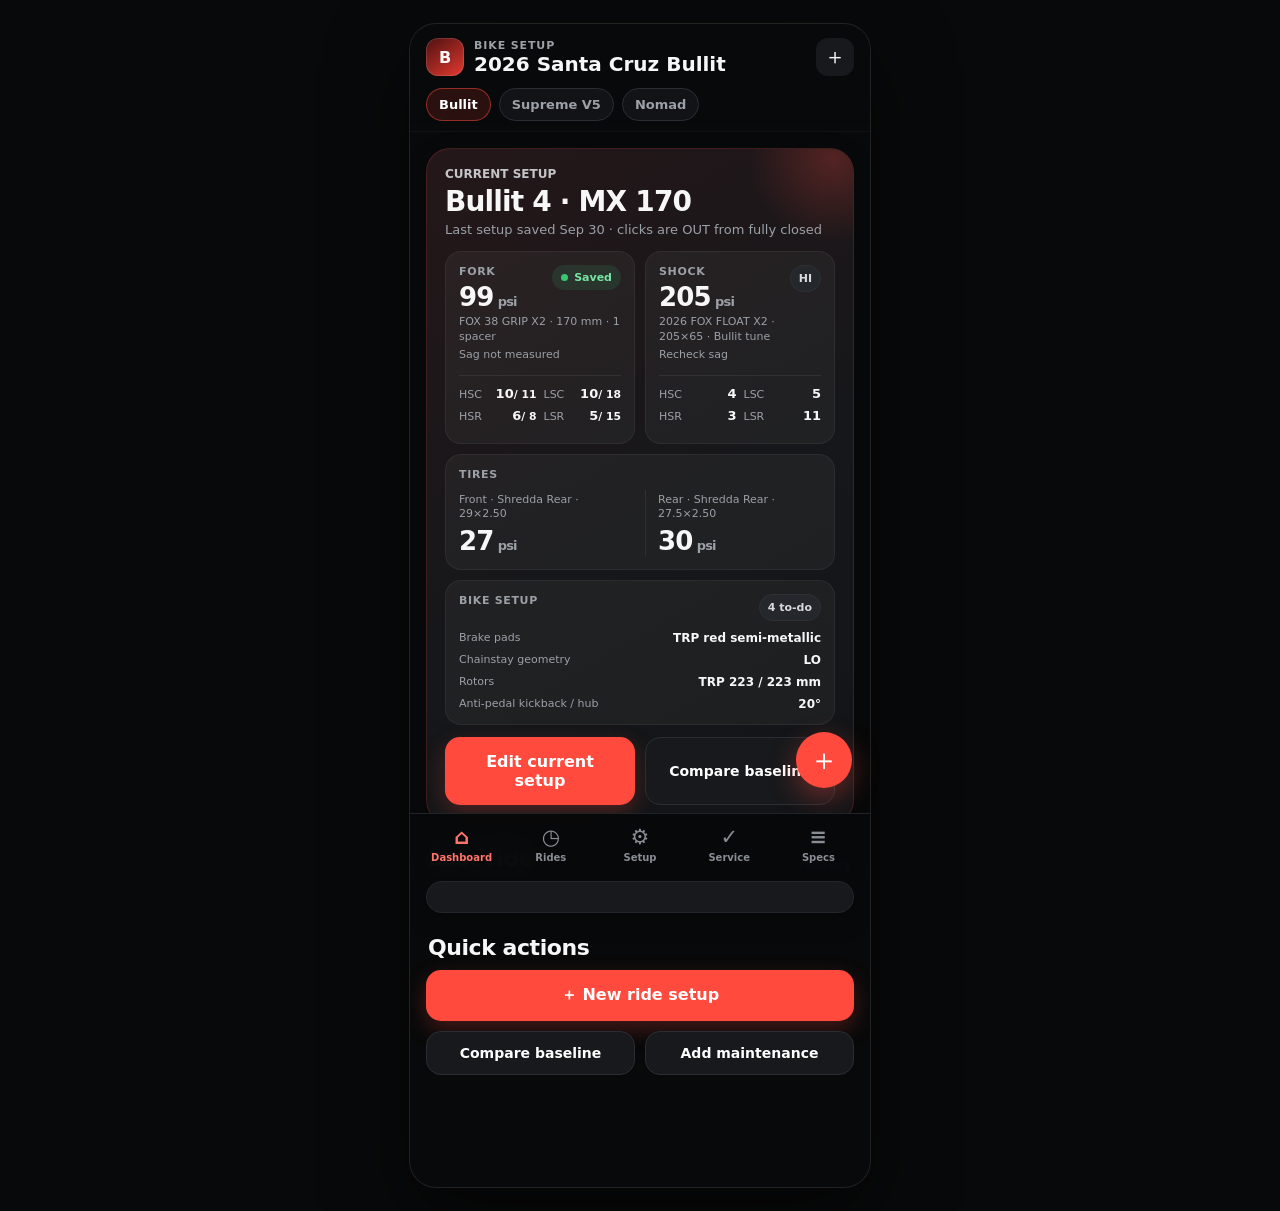
==== index.html @ f95ba873 "v0.4: enable three bike navigation and bike-specific display sections" ====
<!doctype html>
<html lang="en">
<head>
<meta charset="utf-8" />
<meta name="viewport" content="width=device-width,initial-scale=1,viewport-fit=cover,user-scalable=no" />
<title>Bike Workshop — Bullit</title>
<link rel="manifest" href="manifest.webmanifest" />
<meta name="theme-color" content="#08090a" />
<meta name="apple-mobile-web-app-capable" content="yes" />
<meta name="apple-mobile-web-app-status-bar-style" content="black-translucent" />
<meta name="apple-mobile-web-app-title" content="Bike Workshop" />
<link rel="apple-touch-icon" href="icon-180.png" />
<style>
  :root{
    --bg:#08090a;
    --panel:#17191c;
    --panel2:#202328;
    --panel3:#111316;
    --text:#f7f7f8;
    --muted:#9ca0a7;
    --faint:#656a72;
    --accent:#ff4a3d;
    --accent2:#ff756b;
    --good:#39c776;
    --warn:#ffb340;
    --blue:#3aa4ff;
    --line:#2a2e34;
    --shadow:0 8px 24px rgba(0,0,0,.22);
    --radius:18px;
  }
  *{box-sizing:border-box;-webkit-tap-highlight-color:transparent}
  html,body{margin:0;background:var(--bg);color:var(--text);font-family:-apple-system,BlinkMacSystemFont,"SF Pro Display","SF Pro Text",Inter,system-ui,sans-serif}
  body{min-height:100vh;overflow-x:hidden}
  button,input,textarea,select{font:inherit}
  .app{max-width:460px;margin:0 auto;min-height:100vh;background:var(--bg);padding-bottom:96px}
  .safe-top{height:max(12px,env(safe-area-inset-top))}
  header{position:sticky;top:0;z-index:50;background:linear-gradient(180deg,#08090a 78%,rgba(8,9,10,.92));padding:8px 16px 10px;border-bottom:1px solid rgba(255,255,255,.035)}
  .topline{display:flex;align-items:center;justify-content:space-between;gap:12px}
  .brand{display:flex;align-items:center;gap:10px;min-width:0}
  .bike-dot{width:38px;height:38px;border-radius:12px;background:linear-gradient(145deg,#4d1010,#e33a30);box-shadow:inset 0 0 0 1px rgba(255,255,255,.12);display:grid;place-items:center;font-weight:900}
  .titlewrap{min-width:0}
  .eyebrow{font-size:11px;color:var(--muted);font-weight:700;letter-spacing:.08em;text-transform:uppercase}
  .title{font-size:20px;font-weight:800;white-space:nowrap;overflow:hidden;text-overflow:ellipsis}
  .iconbtn{width:38px;height:38px;border:0;border-radius:12px;background:var(--panel);color:var(--text);font-size:22px;display:grid;place-items:center}
  .bike-tabs{display:flex;gap:8px;margin-top:12px;overflow:auto;scrollbar-width:none}
  .bike-tabs::-webkit-scrollbar{display:none}
  .bike-tab{flex:0 0 auto;border:1px solid var(--line);background:#111316;color:var(--muted);padding:8px 12px;border-radius:999px;font-size:13px;font-weight:750}
  .bike-tab.active{background:rgba(255,74,61,.14);border-color:rgba(255,74,61,.5);color:#fff}
  .bike-tab.disabled{opacity:.45}
  main{padding:16px}
  .screen{display:none;animation:fade .16s ease}
  .screen.active{display:block}
  @keyframes fade{from{opacity:.7;transform:translateY(3px)}to{opacity:1;transform:none}}
  .hero{background:linear-gradient(150deg,#241719,#15171a 58%,#121417);border:1px solid rgba(255,74,61,.18);border-radius:24px;padding:18px;box-shadow:var(--shadow);position:relative;overflow:hidden}
  .hero:after{content:"";position:absolute;right:-70px;top:-80px;width:180px;height:180px;border-radius:50%;background:radial-gradient(circle,rgba(255,74,61,.24),rgba(255,74,61,0) 66%)}
  .hero .small{font-size:12px;color:#c4c5c8;font-weight:700}
  .hero h1{font-size:28px;margin:4px 0 4px;letter-spacing:-.03em}
  .hero p{font-size:13px;color:var(--muted);margin:0}
  .quick-row{display:grid;grid-template-columns:1fr 1fr;gap:10px;margin-top:14px}
  .current-grid{display:grid;grid-template-columns:1fr 1fr;gap:10px;margin-top:14px}
  .setup-summary{background:rgba(255,255,255,.045);border:1px solid rgba(255,255,255,.06);border-radius:16px;padding:13px;min-width:0}
  .setup-summary.wide{grid-column:1/-1}
  .setup-summary-head{display:flex;align-items:flex-start;justify-content:space-between;gap:8px}
  .setup-summary .label{font-size:11px;color:var(--muted);font-weight:800;text-transform:uppercase;letter-spacing:.06em}
  .setup-summary .value{font-size:26px;font-weight:900;letter-spacing:-.03em;margin-top:4px}
  .setup-summary .sub{font-size:11px;color:var(--muted);line-height:1.35;margin-top:3px}
  .damping-grid{display:grid;grid-template-columns:1fr 1fr;gap:7px;margin-top:12px;padding-top:10px;border-top:1px solid rgba(255,255,255,.07)}
  .damping-item{display:flex;align-items:baseline;justify-content:space-between;gap:6px;font-size:11px;color:var(--muted)}
  .damping-item strong{color:var(--text);font-size:13px;font-variant-numeric:tabular-nums}
  .split-metrics{display:grid;grid-template-columns:1fr 1fr;gap:10px;margin-top:9px}
  .split-metric{padding-right:8px}
  .split-metric+.split-metric{border-left:1px solid rgba(255,255,255,.07);padding-left:12px;padding-right:0}
  .setup-lines{display:grid;gap:8px;margin-top:10px}
  .setup-line{display:flex;justify-content:space-between;gap:12px;font-size:11px;color:var(--muted)}
  .setup-line strong{color:var(--text);font-size:12px;text-align:right}
  .metric{background:rgba(255,255,255,.045);border:1px solid rgba(255,255,255,.06);border-radius:15px;padding:12px;min-height:78px}
  .metric .label{font-size:11px;color:var(--muted);font-weight:700;text-transform:uppercase;letter-spacing:.06em}
  .metric .value{font-size:23px;font-weight:850;margin-top:5px}
  .metric .sub{font-size:11px;color:var(--muted);margin-top:2px}
  .section-title{display:flex;align-items:end;justify-content:space-between;margin:22px 2px 10px}
  .section-title h2{margin:0;font-size:22px;letter-spacing:-.02em}
  .section-title button{background:none;border:0;color:var(--blue);font-size:13px;font-weight:750;padding:0}
  .grid2{display:grid;grid-template-columns:1fr 1fr;gap:10px}
  .card{background:var(--panel);border:1px solid rgba(255,255,255,.05);border-radius:var(--radius);padding:15px;box-shadow:var(--shadow)}
  .card h3{margin:0;font-size:15px}
  .card .kicker{font-size:11px;color:var(--muted);font-weight:750;text-transform:uppercase;letter-spacing:.06em;margin-bottom:6px}
  .big-number{font-size:33px;font-weight:900;letter-spacing:-.04em;line-height:1}
  .unit{font-size:13px;color:var(--muted);font-weight:700;margin-left:4px}
  .row{display:flex;align-items:center;justify-content:space-between;gap:12px}
  .mini-list{display:grid;gap:9px;margin-top:12px}
  .mini-line{display:flex;justify-content:space-between;font-size:12px;color:var(--muted)}
  .mini-line strong{color:var(--text);font-size:12px}
  .status-pill{display:inline-flex;align-items:center;gap:6px;padding:6px 9px;border-radius:999px;background:rgba(57,199,118,.12);color:#79e5a5;font-weight:750;font-size:11px}
  .status-dot{width:7px;height:7px;background:var(--good);border-radius:50%}
  .primary{width:100%;border:0;border-radius:15px;background:var(--accent);color:white;font-weight:850;padding:15px 16px;font-size:16px;box-shadow:0 8px 22px rgba(255,74,61,.25)}
  .secondary{width:100%;border:1px solid var(--line);border-radius:15px;background:var(--panel);color:white;font-weight:800;padding:13px 16px;font-size:14px}
  .action-grid{display:grid;grid-template-columns:1fr 1fr;gap:10px;margin-top:10px}
  .ride-card{background:var(--panel);border:1px solid rgba(255,255,255,.05);border-radius:16px;padding:14px;margin-bottom:10px}
  .ride-card .date{font-weight:850;font-size:15px}
  .ride-card .meta{color:var(--muted);font-size:12px;margin-top:3px}
  .ride-card .chips{display:flex;gap:6px;flex-wrap:wrap;margin-top:10px}
  .chip{background:#24272c;border:1px solid #2d3137;color:#d7d9dd;font-size:11px;font-weight:700;border-radius:999px;padding:6px 8px}
  .ride-card .note{font-size:13px;color:#d6d7d9;line-height:1.35;margin-top:10px}
  .seg{display:grid;grid-template-columns:repeat(2,1fr);background:#101215;border:1px solid var(--line);padding:3px;border-radius:12px;gap:3px}
  .seg button{border:0;border-radius:9px;background:transparent;color:var(--muted);font-size:12px;font-weight:800;padding:8px}
  .seg button.active{background:#2b2f34;color:white}
  .setup-head{display:flex;justify-content:space-between;align-items:end;gap:10px;margin-bottom:12px}
  .setup-head h2{margin:0;font-size:24px}
  .setup-head p{margin:4px 0 0;color:var(--muted);font-size:12px}
  .component-card{background:var(--panel);border:1px solid rgba(255,255,255,.05);border-radius:20px;overflow:hidden;margin-bottom:14px}
  .component-header{padding:14px 15px;border-bottom:1px solid var(--line);display:flex;justify-content:space-between;align-items:center}
  .component-header .name{font-weight:900}
  .component-header .desc{font-size:11px;color:var(--muted);margin-top:2px}
  .compare-row{padding:13px 15px;border-bottom:1px solid rgba(255,255,255,.05)}
  .compare-row:last-child{border-bottom:0}
  .compare-top{display:grid;grid-template-columns:minmax(70px,1fr) 64px 64px 48px;gap:6px;align-items:center}
  .compare-top .setting{font-weight:800;font-size:13px}
  .compare-top .your,.compare-top .base,.compare-top .delta{font-size:12px;text-align:right;font-variant-numeric:tabular-nums}
  .compare-top .your{font-weight:850;color:#fff}
  .compare-top .base{color:#b9bcc2}
  .compare-top .delta{font-weight:800}
  .delta.good{color:#79e5a5}.delta.warn{color:#ffca72}.delta.neutral{color:#c7c9cd}
  .compare-labels{display:grid;grid-template-columns:minmax(70px,1fr) 64px 64px 48px;gap:6px;color:var(--faint);font-size:9px;text-transform:uppercase;letter-spacing:.06em;margin-bottom:6px}
  .compare-labels span:not(:first-child){text-align:right}
  .barwrap{margin-top:9px;position:relative;height:12px;background:#0e1012;border-radius:999px;border:1px solid #2b2f34;overflow:visible}
  .barfill{position:absolute;left:0;top:0;bottom:0;border-radius:999px;background:linear-gradient(90deg,#ff453a,#ff776f)}
  .baseline{position:absolute;top:-4px;bottom:-4px;width:2px;background:#f3f3f3;border-radius:2px;opacity:.92}
  .mine-dot{position:absolute;top:50%;width:10px;height:10px;margin-left:-5px;margin-top:-5px;border-radius:50%;background:#fff;box-shadow:0 0 0 3px rgba(255,74,61,.3)}
  .row-note{font-size:11px;color:var(--muted);line-height:1.35;margin-top:8px}
  .assessment{background:linear-gradient(180deg,#17191c,#141619);border-left:3px solid var(--accent);border-radius:14px;padding:13px 14px;margin:12px 15px 15px}
  .assessment h4{margin:0 0 9px;font-size:13px;color:#ff8b84}
  .assessment p{margin:6px 0;color:#cfd1d5;font-size:11px;line-height:1.45}
  .assessment b{color:white}
  .todo{display:flex;align-items:flex-start;gap:10px;padding:11px 0;border-bottom:1px solid var(--line)}
  .todo:last-child{border-bottom:0}
  .check{width:22px;height:22px;border:2px solid #4b5058;border-radius:7px;flex:none;margin-top:1px}
  .todo .text{font-size:13px;font-weight:700}.todo .small{font-size:11px;color:var(--muted);margin-top:3px}
  .spec-list{display:grid;gap:0}
  .spec-row{display:flex;justify-content:space-between;gap:20px;padding:11px 0;border-bottom:1px solid var(--line);font-size:12px}
  .spec-row:last-child{border:0}.spec-row span{color:var(--muted)}.spec-row strong{text-align:right}
  nav{position:fixed;bottom:0;left:50%;transform:translateX(-50%);width:min(460px,100%);z-index:70;background:rgba(8,9,10,.96);backdrop-filter:blur(18px);border-top:1px solid #202328;padding:8px 7px max(8px,env(safe-area-inset-bottom));display:grid;grid-template-columns:repeat(5,1fr)}
  nav button{border:0;background:none;color:#888d95;display:flex;flex-direction:column;align-items:center;gap:4px;font-size:10px;font-weight:700;padding:5px 0}
  nav .ico{font-size:21px;line-height:1}
  nav button.active{color:var(--accent2)}
  .fab{position:fixed;right:max(18px,calc((100vw - 460px)/2 + 18px));bottom:92px;width:56px;height:56px;border-radius:50%;border:0;background:var(--accent);color:white;font-size:30px;box-shadow:0 10px 28px rgba(255,74,61,.36);z-index:60;display:grid;place-items:center}
  .modal-back{display:none;position:fixed;inset:0;z-index:100;background:rgba(0,0,0,.62);backdrop-filter:blur(6px);align-items:flex-end;justify-content:center}
  .modal-back.open{display:flex}
  .sheet{width:min(460px,100%);max-height:90vh;overflow:auto;background:#111317;border-radius:24px 24px 0 0;border-top:1px solid #343840;padding:12px 16px calc(20px + env(safe-area-inset-bottom));box-shadow:0 -18px 50px rgba(0,0,0,.5)}
  .grab{width:42px;height:5px;border-radius:999px;background:#454a52;margin:0 auto 14px}
  .sheet h2{margin:0 0 3px;font-size:23px}.sheet .subhead{color:var(--muted);font-size:12px;margin-bottom:16px}
  .field{margin-bottom:14px}.field label{display:block;font-size:11px;color:var(--muted);font-weight:800;text-transform:uppercase;letter-spacing:.05em;margin-bottom:7px}
  input[type=text], input[type=number], input[type=date], textarea, select{width:100%;border:1px solid #32363d;background:#1b1e22;color:white;border-radius:12px;padding:12px;outline:none}
  textarea{min-height:82px;resize:vertical}
  .stepper{display:grid;grid-template-columns:44px 1fr 44px;align-items:center;border:1px solid #32363d;border-radius:12px;overflow:hidden;background:#1b1e22}
  .stepper button{height:46px;border:0;background:#25292e;color:white;font-size:24px;font-weight:400}.stepper .stepvalue{text-align:center;font-size:18px;font-weight:850;font-variant-numeric:tabular-nums}.stepper .stepvalue small{font-size:11px;color:var(--muted);font-weight:700}
  .fieldgrid{display:grid;grid-template-columns:1fr 1fr;gap:10px}
  .sheet-actions{display:grid;grid-template-columns:1fr 1.5fr;gap:10px;position:sticky;bottom:0;background:linear-gradient(180deg,rgba(17,19,23,0),#111317 28%);padding-top:14px}
  .empty{color:var(--muted);font-size:12px;text-align:center;padding:24px}
  .tiny{font-size:10px;color:var(--faint);line-height:1.4}

  .subtabs{display:grid;grid-template-columns:repeat(4,1fr);gap:5px;background:#101215;border:1px solid var(--line);padding:4px;border-radius:14px;margin-bottom:14px;position:sticky;top:121px;z-index:30}
  .subtabs button{border:0;border-radius:10px;background:transparent;color:var(--muted);font-size:11px;font-weight:850;padding:9px 4px}
  .subtabs button.active{background:#2b2f34;color:#fff}
  .subview{display:none}.subview.active{display:block}
  .source-pill{display:inline-flex;align-items:center;padding:4px 7px;border-radius:999px;background:#25292e;color:#c9ccd1;font-size:9px;font-weight:800;letter-spacing:.04em;text-transform:uppercase}
  .data-note{font-size:11px;color:var(--muted);line-height:1.45;margin-top:9px}
  .geometry-head,.geometry-row{display:grid;grid-template-columns:minmax(0,1.35fr) .72fr .72fr;gap:8px;align-items:center}
  .geometry-head{padding:0 0 8px;color:var(--faint);font-size:9px;text-transform:uppercase;letter-spacing:.07em;font-weight:850}
  .geometry-head span:not(:first-child),.geometry-row strong{text-align:right}
  .geometry-row{padding:10px 0;border-bottom:1px solid var(--line);font-size:12px}
  .geometry-row:last-child{border:0}.geometry-row span{color:var(--muted)}.geometry-row strong{font-variant-numeric:tabular-nums}
  .warning-card{border:1px solid rgba(255,179,64,.36);background:rgba(255,179,64,.08);border-radius:14px;padding:12px;margin-top:12px;font-size:11px;line-height:1.45;color:#e7d4af}
  .torque-search{margin-bottom:12px}
  .torque-group{margin-bottom:14px}
  .torque-group-title{display:flex;justify-content:space-between;align-items:center;margin:0 2px 8px}
  .torque-group-title h3{margin:0;font-size:14px}
  .torque-item{display:grid;grid-template-columns:minmax(0,1fr) auto;gap:10px;padding:12px 0;border-bottom:1px solid var(--line)}
  .torque-item:last-child{border-bottom:0}.torque-name{font-size:12px;font-weight:800}.torque-meta{font-size:10px;color:var(--muted);line-height:1.4;margin-top:3px}.torque-value{text-align:right;font-size:15px;font-weight:900;white-space:nowrap}.torque-value small{display:block;font-size:9px;color:var(--muted);font-weight:700;margin-top:3px}
  .service-grid{display:grid;grid-template-columns:1fr 1fr;gap:9px;margin-top:11px}
  .service-tile{background:#111316;border:1px solid var(--line);border-radius:13px;padding:11px}.service-tile .k{font-size:9px;color:var(--muted);font-weight:800;text-transform:uppercase;letter-spacing:.05em}.service-tile .v{font-size:16px;font-weight:900;margin-top:4px}.service-tile .d{font-size:9px;color:var(--muted);line-height:1.35;margin-top:3px}
  .component-detail{margin-bottom:14px}.component-detail summary{list-style:none;cursor:pointer}.component-detail summary::-webkit-details-marker{display:none}.detail-head{display:flex;align-items:center;justify-content:space-between;gap:10px}.detail-arrow{font-size:20px;color:var(--muted);transition:transform .15s}.component-detail[open] .detail-arrow{transform:rotate(90deg)}
  .divider-title{font-size:11px;color:var(--accent2);font-weight:850;text-transform:uppercase;letter-spacing:.06em;margin:16px 0 7px}
  @media(max-width:380px){.subtabs button{font-size:10px}.geometry-row{font-size:11px}}
  @media (min-width:600px){body{padding:24px 0}.app{border-radius:26px;overflow:hidden;box-shadow:0 0 0 1px #222,0 30px 80px rgba(0,0,0,.55);min-height:900px}.safe-top{height:6px}nav{bottom:24px;border-radius:0 0 26px 26px}.fab{bottom:112px}}

  .mini-add{width:32px;height:32px;border-radius:10px;border:1px solid var(--line);background:#24272c;color:#fff;font-size:20px;display:grid;place-items:center}
  .todo-list{margin-top:10px}.todo{display:flex;gap:11px;align-items:flex-start;padding:11px 0;border-bottom:1px solid var(--line)}.todo:last-child{border-bottom:0}.todo .check{width:22px;height:22px;border:2px solid #51565f;border-radius:7px;flex:0 0 auto;display:grid;place-items:center;color:#fff;font-size:13px}.todo.done .check{background:var(--good);border-color:var(--good)}.todo.done .text{text-decoration:line-through;color:var(--faint)}.todo .text{font-size:13px;font-weight:800}.todo .small{font-size:10px;color:var(--muted);margin-top:3px}.todo-main{flex:1}.todo-delete{border:0;background:none;color:#777;font-size:18px;padding:0 2px}
  .after-block{border:1px solid #32363d;border-radius:14px;background:#15181c;margin-bottom:14px;overflow:hidden}.after-block summary{cursor:pointer;list-style:none;padding:13px 14px;font-size:13px;font-weight:850;display:flex;justify-content:space-between;gap:10px}.after-block summary::-webkit-details-marker{display:none}.after-block summary span{font-size:10px;color:var(--muted);font-weight:700}.after-content{padding:2px 12px 2px}.after-summary{margin-top:10px;border-top:1px solid var(--line);padding-top:10px}.after-summary .line{font-size:11px;color:var(--muted);margin-top:5px}.after-summary strong{color:#fff}.ride-actions{display:flex;gap:8px;margin-top:11px}.ride-actions button{border:1px solid var(--line);background:#23262b;color:#fff;border-radius:10px;padding:8px 10px;font-size:11px;font-weight:800}.compact-sheet{max-height:72vh}.install-badge{position:fixed;left:50%;transform:translateX(-50%);bottom:92px;background:#1d2024;border:1px solid #343840;border-radius:14px;padding:10px 13px;font-size:11px;color:#d7d9dd;z-index:90;box-shadow:var(--shadow);display:none;max-width:390px;width:calc(100% - 30px)}.install-badge.show{display:block}
</style>
</head>
<body>
<div class="app">
  <div class="safe-top"></div>
  <header>
    <div class="topline">
      <div class="brand">
        <div class="bike-dot">B</div>
        <div class="titlewrap">
          <div class="eyebrow">Bike Setup</div>
          <div class="title" id="appBikeTitle">2026 Santa Cruz Bullit</div>
        </div>
      </div>
      <button class="iconbtn" id="headerAdd" aria-label="New ride">＋</button>
    </div>
    <div class="bike-tabs">
      <button class="bike-tab active" data-bike="bullit">Bullit</button>
      <button class="bike-tab" data-bike="supreme">Supreme V5</button>
      <button class="bike-tab" data-bike="nomad">Nomad</button>
    </div>
  </header>

  <main>
    <section id="dashboard" class="screen active">
      <div class="hero">
        <div class="small">CURRENT SETUP</div>
        <h1 id="dashBikeTitle">Bullit 4 · MX 170</h1>
        <p>Last setup saved <span id="dashSavedDate">Sep 30</span> · clicks are OUT from fully closed</p>

        <div class="current-grid">
          <div class="setup-summary">
            <div class="setup-summary-head">
              <div><div class="label">Fork</div><div class="value"><span id="dashForkPsi">99</span><span class="unit">psi</span></div></div>
              <span class="status-pill"><span class="status-dot"></span>Saved</span>
            </div>
            <div class="sub" id="dashForkDesc">FOX 38 GRIP X2 · 170 mm · 1 spacer</div><div class="sub" id="dashForkSag">Sag not measured</div>
            <div class="damping-grid">
              <div class="damping-item"><span>HSC</span><strong><span id="dashHSC">10</span><small id="dashFMax">/ 11</small></strong></div>
              <div class="damping-item"><span>LSC</span><strong><span id="dashLSC">10</span><small id="dashFlMax">/ 18</small></strong></div>
              <div class="damping-item"><span>HSR</span><strong><span id="dashHSR">6</span><small id="dashFrMax">/ 8</small></strong></div>
              <div class="damping-item"><span>LSR</span><strong><span id="dashLSR">5</span><small id="dashFlrMax">/ 15</small></strong></div>
            </div>
          </div>

          <div class="setup-summary">
            <div class="setup-summary-head">
              <div><div class="label" id="dashShockLabel">Shock</div><div class="value"><span id="dashShockPsi">205</span><span class="unit" id="dashShockUnit">psi</span></div></div>
              <span class="chip" id="dashProgression">HI</span>
            </div>
            <div class="sub" id="dashShockDesc">2026 FOX FLOAT X2 · 205×65 · Bullit tune</div><div class="sub" id="dashShockSag">Recheck sag</div>
            <div class="damping-grid">
              <div class="damping-item"><span>HSC</span><strong id="dashShockHSC">4</strong></div>
              <div class="damping-item"><span>LSC</span><strong id="dashShockLSC">5</strong></div>
              <div class="damping-item"><span>HSR</span><strong id="dashShockHSR">3</strong></div>
              <div class="damping-item"><span>LSR</span><strong id="dashShockLSR">11</strong></div><div class="damping-item"><span id="dashHBO" style="display:none"></span></div>
            </div>
          </div>

          <div class="setup-summary wide">
            <div class="label">Tires</div>
            <div class="split-metrics">
              <div class="split-metric"><div class="sub">Front · <span id="dashFrontTire">Shredda Rear · 29×2.50</span></div><div class="value"><span id="dashFrontPsi">27</span><span class="unit">psi</span></div></div>
              <div class="split-metric"><div class="sub">Rear · <span id="dashRearTire">Shredda Rear · 27.5×2.50</span></div><div class="value"><span id="dashRearPsi">30</span><span class="unit">psi</span></div></div>
            </div>
          </div>

          <div class="setup-summary wide">
            <div class="setup-summary-head"><div class="label">Bike setup</div><span class="chip" id="todoCountChip">4 to-do</span></div>
            <div class="setup-lines">
              <div class="setup-line"><span>Brake pads</span><strong id="dashBrakePads">TRP red semi-metallic</strong></div><div class="setup-line"><span>Chainstay geometry</span><strong id="dashGeometry">LO</strong></div>
              <div class="setup-line"><span>Rotors</span><strong id="dashRotorSize">TRP 223 / 223 mm</strong></div>
              <div class="setup-line"><span>Anti-pedal kickback / hub</span><strong id="dashHub">20°</strong></div>
            </div>
          </div>
        </div>

        <div class="action-grid" style="margin-top:12px"><button class="primary" id="editCurrentSetup"><span id="dashSetupButton">Edit current setup</span></button><button class="secondary" data-go="setup">Compare baseline</button></div>
      </div>

      <div class="section-title"><h2>Last ride</h2><button data-go="rides">History</button></div>
      <div class="card" id="lastRideCard"></div>

      <div class="section-title"><h2>Quick actions</h2></div>
      <button class="primary" id="newRideMain">＋ New ride setup</button>
      <div class="action-grid"><button class="secondary" data-go="setup">Compare baseline</button><button class="secondary" data-go="service">Add maintenance</button></div>
    </section>

    <section id="rides" class="screen">
      <div class="setup-head"><div><h2>Ride log</h2><p>Newest first · full setup saved with every ride</p></div></div>
      <button class="primary" id="newRideRides">＋ New ride</button>
      <div style="height:14px"></div>
      <div id="rideList"></div>
    </section>

    <section id="setup" class="screen">
      <div class="setup-head">
        <div><h2>Suspension</h2><p>Current vs manufacturer starting point</p></div>
      </div>
      <div class="seg" id="baselineSelector" style="margin-bottom:10px"><button class="baseline-btn active" data-baseline="sc">Santa Cruz · 185 lb</button><button class="baseline-btn" data-baseline="fox">FOX manual</button></div>
       <div class="data-note" id="suspensionReference" style="margin-bottom:14px"></div>

      <div class="component-card" id="forkCard">
        <div class="component-header"><div><div class="name">Fork</div><div class="desc" id="setupForkDesc">FOX 38 · GRIP X2 · 170 mm</div></div><div class="status-pill"><span class="status-dot"></span>Current</div></div>
        <div class="compare-labels" style="padding:10px 15px 0"><span>Setting</span><span>Your</span><span>Baseline</span><span>Δ</span></div>
        <div id="forkRows"></div>
        <div class="assessment">
          <h4>Setup assessment</h4>
          <p><b>Overall:</b> The Santa Cruz 185 lb reference is for the X01 Factory FOX 38. Your installed fork is Performance Elite GRIP X2, so use this as a setup reference, not an exact fork tune match.</p>
          <p><b>Trade-off:</b> Use the baseline as a starting reference, not a target. Your ride notes stay attached to the exact setup that produced them.</p>
          <p><b>Next test:</b> Change one damping parameter at a time and save a new ride so the history remains useful.</p>
        </div>
      </div>

      <div class="component-card" id="shockCard">
        <div class="component-header"><div><div class="name">Shock</div><div class="desc" id="setupShockDesc">2026 FOX FLOAT X2 · 205×65 · Bullit tune</div></div><div class="status-pill"><span class="status-dot"></span>Current</div></div>
        <div class="compare-labels" style="padding:10px 15px 0"><span>Setting</span><span>Your</span><span>Baseline</span><span>Δ</span></div>
        <div id="shockRows"></div>
        <div class="assessment">
          <h4>Baseline notes</h4>
          <p><b>Santa Cruz 185 lb X01 baseline:</b> 215 psi and 28–30% sag; rebound LSR 11 / HSR 3, compression LSC 6 / HSC 3, all clicks OUT. Your installed X2 came from the X01.</p>
          <p><b>Current:</b> 205 psi, LOW shock progression and LOW chainstay geometry. Remeasure sag after the pressure change.</p>
        </div>
      </div>

      <div class="tiny">Sources: <a href="https://www.santacruzbicycles.com/pages/product-support/bullit-4-my-26" target="_blank" rel="noopener noreferrer">Santa Cruz Bullit 4 support / suspension calculator</a> (185 lb X01 AXS snapshot) and <a href="https://tech.ridefox.com/bike/owners-manuals/3023/shock--2026-float-x2" target="_blank" rel="noopener noreferrer">FOX 2026 FLOAT X2 manual</a>. These references never overwrite your saved setup.</div>
    </section>

    <section id="service" class="screen">
      <div class="setup-head"><div><h2>Service</h2><p>To do + maintenance history</p></div></div>
      <div class="card">
        <div class="row"><h3>To do</h3><div class="row" style="gap:8px"><span class="chip" id="todoOpenCount">0 open</span><button class="mini-add" id="addTodoBtn">＋</button></div></div>
        <div id="todoList" class="todo-list"></div>
      </div>

      <div class="section-title"><h2>Maintenance</h2><button id="addMaintenanceBtn">Add</button></div>
      <div id="maintenanceList"></div>

      <div class="section-title"><h2>App & backup</h2></div>
      <div class="card">
        <div class="mini-list">
          <div class="mini-line"><span>Storage</span><strong>Local on this iPhone</strong></div>
          <div class="mini-line"><span>Offline</span><strong>Yes after first load</strong></div>
          <div class="mini-line"><span>Version</span><strong>0.4 PWA</strong></div>
        </div>
        <div class="action-grid" style="margin-top:14px">
          <button class="secondary" id="exportBtn">Export backup</button>
          <button class="secondary" id="importBtn">Import backup</button>
        </div>
        <input id="importFile" type="file" accept="application/json,.json" hidden />
        <div class="data-note"><b>All-bike backup:</b> Export includes Bullit, Nomad, Supreme setups, rides, service and to-dos in one JSON file. Save to iCloud Drive. Import of a v0.4 backup replaces all bikes; older Bullit-only backups replace Bullit records only.</div>
      </div>
    </section>

    <section id="bike" class="screen">
      <div class="setup-head"><div><h2>Specs</h2><p>Bike reference · geometry · torque · component service</p></div></div>
      <div class="subtabs" id="specTabs">
        <button class="spec-tab active" data-specview="build">Build</button>
        <button class="spec-tab" data-specview="geometry">Geometry</button>
        <button class="spec-tab" data-specview="torque">Torque</button>
        <button class="spec-tab" data-specview="components">Components</button>
      </div>

      <div class="subview active" id="spec-build">
        <div id="otherBikeBuild" style="display:none"></div>
        <div class="card" id="bullitBuildCard">
          <div class="row"><div><div class="kicker">My current build</div><h3>2026 Bullit GX · Large</h3></div><span class="source-pill">Current</span></div>
          <div class="spec-list" style="margin-top:8px">
            <div class="spec-row"><span>Wheel setup</span><strong>29" front / 27.5" rear</strong></div>
            <div class="spec-row"><span>Fork</span><strong>FOX 38 Performance Elite · GRIP X2 · 170 mm</strong></div>
            <div class="spec-row"><span>Shock</span><strong>2026 FOX FLOAT X2 · 205×65 · Bullit tune</strong></div>
            <div class="spec-row"><span>Rear hub</span><strong>DT Swiss DEG DF · Anti-pedal kickback — 20° last confirmed</strong></div><div class="spec-row"><span>Flip chips</span><strong>Chainstay LOW · Shock LOW</strong></div>
            <div class="spec-row"><span>Front tire</span><strong>Shredda Rear Radial · Gravity Pro Ultra Soft · 29×2.50</strong></div>
            <div class="spec-row"><span>Rear tire</span><strong>Shredda Rear Radial · Gravity Pro Ultra Soft · 27.5×2.50</strong></div>
            <div class="spec-row"><span>Handlebar</span><strong>OneUp Carbon</strong></div>
            <div class="spec-row"><span>Grips</span><strong>ODI half-waffle</strong></div>
            <div class="spec-row"><span>Brakes</span><strong>Shimano Saint BR-M820</strong></div>
            <div class="spec-row"><span>Rotors / pads</span><strong>TRP 223 / 223 · red semi-metallic</strong></div>
          </div>
        </div>

        <div class="section-title" id="bullitFactoryTitle"><h2>Factory reference</h2></div>
        <div class="card" id="bullitFactoryCard">
          <div class="row"><div><div class="kicker">Santa Cruz</div><h3>2026 Bullit GX AXS</h3></div><span class="source-pill">Factory</span></div>
          <div class="spec-list" style="margin-top:8px">
            <div class="spec-row"><span>Frame</span><strong>Carbon C · MX · 170 mm</strong></div>
            <div class="spec-row"><span>Fork</span><strong>FOX 38 Performance Elite · GRIP X2 · 170 mm</strong></div>
            <div class="spec-row"><span>Shock</span><strong>FOX Float X Performance Elite · 205×65</strong></div>
            <div class="spec-row"><span>Drivetrain</span><strong>SRAM GX Eagle AXS T-Type · 12 spd</strong></div>
            <div class="spec-row"><span>Cranks</span><strong>SRAM GX Eagle · 155 mm</strong></div>
            <div class="spec-row"><span>Stem</span><strong>OneUp Enduro · 42 mm</strong></div>
            <div class="spec-row"><span>Dropper · Large</span><strong>OneUp · 210 mm · 31.6</strong></div>
            <div class="spec-row"><span>Motor / battery</span><strong>Bosch Performance CX BDU38 · 600 Wh</strong></div>
            <div class="spec-row"><span>Factory weight</span><strong>49.4 lb / 22.41 kg</strong></div>
          </div>
          <div class="data-note">Factory values are kept separate from your modified current build so service information does not silently follow parts you have replaced.</div>
        </div>
      </div>

      <div class="subview" id="spec-geometry">
        <div id="otherBikeGeometry" style="display:none"></div>
        <div class="card" id="bullitGeometryCard">
          <div class="row"><div><div class="kicker">2026 Bullit 4</div><h3>Large geometry</h3></div><span class="source-pill">Santa Cruz</span></div>
          <div class="geometry-head" style="margin-top:14px"><span>Measurement</span><span>HI</span><span>LO</span></div>
          <div class="geometry-row"><span>Reach</span><strong>480 mm</strong><strong>477 mm</strong></div>
          <div class="geometry-row"><span>Stack</span><strong>640 mm</strong><strong>643 mm</strong></div>
          <div class="geometry-row"><span>Head tube angle</span><strong>63.6°</strong><strong>63.3°</strong></div>
          <div class="geometry-row"><span>BB height</span><strong>346 mm</strong><strong>342 mm</strong></div>
          <div class="geometry-row"><span>BB drop · front</span><strong>27 mm</strong><strong>31 mm</strong></div>
          <div class="geometry-row"><span>BB drop · rear</span><strong>9 mm</strong><strong>13 mm</strong></div>
          <div class="geometry-row"><span>Seat tube angle</span><strong>78.7°</strong><strong>78.4°</strong></div>
          <div class="geometry-row"><span>Standover</span><strong>738 mm</strong><strong>733 mm</strong></div>
          <div class="geometry-row"><span>Head tube length</span><strong>120 mm</strong><strong>120 mm</strong></div>
          <div class="geometry-row"><span>Rear center</span><strong>446 mm</strong><strong>446 mm</strong></div>
          <div class="geometry-row"><span>Front center</span><strong>834 mm</strong><strong>834 mm</strong></div>
          <div class="geometry-row"><span>Wheelbase</span><strong>1280 mm</strong><strong>1280 mm</strong></div>
          <div class="geometry-row"><span>Top tube</span><strong>617 mm</strong><strong>617 mm</strong></div>
          <div class="geometry-row"><span>Seat tube</span><strong>420 mm</strong><strong>420 mm</strong></div>
        </div>

        <div class="section-title" id="bullitFrameTitle"><h2>Frame facts</h2></div>
        <div class="card" id="bullitFrameFacts">
          <div class="spec-list">
            <div class="spec-row"><span>Travel</span><strong>170 mm front / rear</strong></div>
            <div class="spec-row"><span>Fork offset</span><strong>44 mm</strong></div>
            <div class="spec-row"><span>Shock</span><strong>205×65 · upper trunnion · lower 8×30</strong></div>
            <div class="spec-row"><span>Rear spacing</span><strong>148 mm</strong></div>
            <div class="spec-row"><span>Rear brake mount</span><strong>200 PM</strong></div>
            <div class="spec-row"><span>Max rotor size</span><strong>220 mm</strong></div>
            <div class="spec-row"><span>Max tire clearance</span><strong>2.5"</strong></div>
            <div class="spec-row"><span>Max chainring</span><strong>36T</strong></div>
            <div class="spec-row"><span>UDH</span><strong>Yes</strong></div>
          </div>
          <div class="warning-card"><b>Current brake note:</b> Santa Cruz lists a 220 mm maximum rotor for the Bullit 4 frame. Your current TRP rotors are labeled 223 mm, so the app flags that 3 mm nominal difference for reference rather than treating the factory max as your installed size.</div>
        </div>
      </div>

      <div class="subview" id="spec-torque">
        <div id="otherBikeTorque" style="display:none"></div>
        <div class="torque-search" id="bullitTorqueSearch"><input id="torqueSearch" type="text" placeholder="Search torque — shock, axle, stem, crank…" /></div>
        <div id="torqueList">
          <div class="torque-group" data-torque-group>
            <div class="torque-group-title"><h3>Frame & suspension</h3><span class="source-pill">Santa Cruz</span></div>
            <div class="card">
              <div class="torque-item" data-search="shock lower flip chip m8x45"><div><div class="torque-name">Shock lower / rate flip-chip bolt</div><div class="torque-meta">M8×45 low-head SHCS · Loctite 242 on threads</div></div><div class="torque-value">15.6 Nm</div></div>
              <div class="torque-item" data-search="shock upper trunnion m10x10"><div><div class="torque-name">Shock upper trunnion screws</div><div class="torque-meta">M10×10 · 2 bolts · Loctite 242 threads, grease shaft</div></div><div class="torque-value">16 Nm</div></div>
              <div class="torque-item" data-search="pivot linkage axle m15x91"><div><div class="torque-name">Linkage pivot axle · M15×91</div><div class="torque-meta">Loctite 242 threads only · grease shaft</div></div><div class="torque-value">20 Nm</div></div>
              <div class="torque-item" data-search="pivot linkage axle m15x80.5"><div><div class="torque-name">Linkage pivot axle · M15×80.5</div><div class="torque-meta">Loctite 242 threads only · grease shaft</div></div><div class="torque-value">20 Nm</div></div>
              <div class="torque-item" data-search="linkage m6x20"><div><div class="torque-name">Linkage M6×20 SHCS</div><div class="torque-meta">2 bolts · Loctite 242</div></div><div class="torque-value">9 Nm</div></div>
              <div class="torque-item" data-search="linkage m10x20"><div><div class="torque-name">Linkage M10×20 bolts</div><div class="torque-meta">2 bolts · Loctite 242</div></div><div class="torque-value">16 Nm</div></div>
              <div class="torque-item" data-search="chainstay rear triangle m10x26"><div><div class="torque-name">Chainstay / rear-triangle M10×26</div><div class="torque-meta">2 bolts · Loctite 242 threads · grease shaft</div></div><div class="torque-value">16 Nm</div></div>
              <div class="torque-item" data-search="udh hanger"><div><div class="torque-name">UDH screw</div><div class="torque-meta">Reverse thread</div></div><div class="torque-value">20 Nm</div></div>
              <div class="torque-item" data-search="rear axle wheel"><div><div class="torque-name">Rear axle · 12×173.7</div><div class="torque-meta">Santa Cruz specifies grease on shaft + threads but does not publish a torque in the Bullit exploded table</div></div><div class="torque-value">See axle<small>marking / manual</small></div></div>
            </div>
          </div>

          <div class="torque-group" data-torque-group>
            <div class="torque-group-title"><h3>Cockpit, wheels & drivetrain</h3><span class="source-pill">Component</span></div>
            <div class="card">
              <div class="torque-item" data-search="fox front axle pinch fork"><div><div class="torque-name">FOX 38 floating-axle pinch bolt</div><div class="torque-meta">Drive-side dropout · after settling fork</div></div><div class="torque-value">5.1 Nm<small>FOX</small></div></div>
              <div class="torque-item" data-search="fox kaboltx axle"><div><div class="torque-name">FOX KaboltX front axle</div><div class="torque-meta">Torque value is etched on the axle head</div></div><div class="torque-value">Axle marking<small>FOX</small></div></div>
              <div class="torque-item" data-search="stem faceplate handlebar oneup"><div><div class="torque-name">OneUp stem faceplate</div><div class="torque-meta">Current OneUp carbon bar compatible limit</div></div><div class="torque-value">6 Nm<small>OneUp</small></div></div>
              <div class="torque-item" data-search="stem steerer oneup"><div><div class="torque-name">OneUp stem steerer bolts</div><div class="torque-meta">Align stem after headset preload</div></div><div class="torque-value">9 Nm<small>OneUp</small></div></div>
              <div class="torque-item" data-search="headset top cap oneup"><div><div class="torque-name">Headset top cap preload</div><div class="torque-meta">OneUp install guide · preload only, not a structural clamp</div></div><div class="torque-value">2–4 Nm<small>OneUp</small></div></div>
              <div class="torque-item" data-search="crank crankarm sram gx isis bosch"><div><div class="torque-name">SRAM GX ISIS crankarm bolt</div><div class="torque-meta">Both sides · 8 mm hex · grease ISIS spindle</div></div><div class="torque-value">54 Nm<small>SRAM</small></div></div>
              <div class="torque-item" data-search="brake caliper shimano saint"><div><div class="torque-name">Shimano Saint caliper / adapter bolts</div><div class="torque-meta">BR-M820 family mounting hardware</div></div><div class="torque-value">6–8 Nm<small>Shimano</small></div></div>
            </div>
          </div>
        </div>
        <div class="tiny">Torque reference is deliberately source-specific. If a component changes, its manufacturer torque should replace the old value instead of assuming the frame spec still applies.</div>
      </div>

      <div class="subview" id="spec-components">
        <div id="otherBikeComponents" style="display:none"></div>
        <details class="card component-detail" open>
          <summary><div class="detail-head"><div><div class="kicker">Fork</div><h3>FOX 38 Performance Elite · GRIP X2</h3></div><span class="detail-arrow">›</span></div></summary>
          <div class="data-note">2026 · 170 mm · FLOAT NA2 · lower-leg quick reference</div>
          <div class="divider-title">Lower service fluids</div>
          <div class="service-grid">
            <div class="service-tile"><div class="k">Air-side bath</div><div class="v">20 cc</div><div class="d">FOX 20 WT Gold</div></div>
            <div class="service-tile"><div class="k">Damper-side bath</div><div class="v">40 cc</div><div class="d">FOX 4 WT · GRIP X2</div></div>
            <div class="service-tile"><div class="k">Foam rings</div><div class="v">20 WT</div><div class="d">Soak in FOX 20 WT Gold</div></div>
            <div class="service-tile"><div class="k">Air chamber</div><div class="v">3 cc</div><div class="d">FOX 20 WT Gold · only if air spring is opened</div></div>
          </div>
          <div class="divider-title">Reassembly torque</div>
          <div class="spec-list">
            <div class="spec-row"><span>Air-side bottom nut</span><strong>5.7 Nm / 50 in-lb</strong></div>
            <div class="spec-row"><span>GRIP X2 damper bottom nut</span><strong>12.4 Nm / 110 in-lb</strong></div>
            <div class="spec-row"><span>Air-spring topcap</span><strong>24.8 Nm / 220 in-lb</strong></div>
          </div>
          <div class="divider-title">Parts / interval</div>
          <div class="spec-list">
            <div class="spec-row"><span>Dust-wiper kit</span><strong>803-01-493</strong></div>
            <div class="spec-row"><span>GRIP X2 seal kit</span><strong>803-04-086</strong></div>
            <div class="spec-row"><span>FOX listed full-service interval</span><strong>125 hr</strong></div>
          </div>
          <div class="warning-card"><b>Service distinction:</b> 20 cc / 40 cc are bath-oil quantities for a lower-leg service. The damper itself uses FOX 4 WT internally, but a full GRIP X2 damper rebuild is a separate procedure from a lowers service.</div>
        </details>

        <details class="card component-detail">
          <summary><div class="detail-head"><div><div class="kicker">Rear shock</div><h3>2026 FOX FLOAT X2 · 205×65</h3></div><span class="detail-arrow">›</span></div></summary>
          <div class="spec-list" style="margin-top:10px">
            <div class="spec-row"><span>Bike tune</span><strong>Bullit-specific</strong></div>
            <div class="spec-row"><span>Upper mount</span><strong>Trunnion · 16 Nm screws</strong></div>
            <div class="spec-row"><span>Lower mount</span><strong>8×30 · rate flip-chip bolt 15.6 Nm</strong></div>
          </div>
          <div class="data-note">Next component-service pass can add the exact FLOAT X2 air-can service fluids, seals and internal torques after the shock ID/tune is captured.</div>
        </details>

        <details class="card component-detail">
          <summary><div class="detail-head"><div><div class="kicker">Brakes</div><h3>Shimano Saint · TRP 223 rotors</h3></div><span class="detail-arrow">›</span></div></summary>
          <div class="spec-list" style="margin-top:10px">
            <div class="spec-row"><span>Caliper / adapter bolts</span><strong>6–8 Nm</strong></div>
            <div class="spec-row"><span>Pads</span><strong>TRP blue resin</strong></div>
            <div class="spec-row"><span>Rotors</span><strong>TRP 223 mm · front / rear</strong></div>
          </div>
        </details>

        <details class="card component-detail">
          <summary><div class="detail-head"><div><div class="kicker">Cockpit & drivetrain</div><h3>OneUp / SRAM GX</h3></div><span class="detail-arrow">›</span></div></summary>
          <div class="spec-list" style="margin-top:10px">
            <div class="spec-row"><span>Stem faceplate</span><strong>6 Nm</strong></div>
            <div class="spec-row"><span>Stem steerer bolts</span><strong>9 Nm</strong></div>
            <div class="spec-row"><span>SRAM GX ISIS crankarms</span><strong>54 Nm</strong></div>
          </div>
        </details>
      </div>
    </section>
  </main>

  <button class="fab" id="fab" aria-label="New ride">＋</button>
  <nav>
    <button class="navbtn active" data-screen="dashboard"><span class="ico">⌂</span><span>Dashboard</span></button>
    <button class="navbtn" data-screen="rides"><span class="ico">◷</span><span>Rides</span></button>
    <button class="navbtn" data-screen="setup"><span class="ico">⚙︎</span><span>Setup</span></button>
    <button class="navbtn" data-screen="service"><span class="ico">✓</span><span>Service</span></button>
    <button class="navbtn" data-screen="bike"><span class="ico">≡</span><span>Specs</span></button>
  </nav>
</div>

<div class="modal-back" id="rideModal">
  <div class="sheet">
    <div class="grab"></div>
    <h2>New ride</h2>
    <div class="subhead">Prefilled from your current setup — change only what you touched.</div>

    <div class="fieldgrid">
      <div class="field"><label>Date</label><input id="rideDate" type="date" /></div>
      <div class="field"><label>Conditions</label><select id="conditions"><option>Dry</option><option>Hero dirt</option><option>Damp</option><option>Wet</option><option>Dusty</option><option>Mud</option></select></div>
    </div>
    <div class="field"><label>Location / trail</label><input id="location" type="text" placeholder="Raging River · Mayday / BLT" /></div>

    <div class="fieldgrid">
      <div class="field"><label>Front tire PSI</label><div class="stepper" data-target="frontPsi" data-step="0.5"><button>-</button><div class="stepvalue"><span id="frontPsi">27</span> <small>psi</small></div><button>+</button></div></div>
      <div class="field"><label>Rear tire PSI</label><div class="stepper" data-target="rearPsi" data-step="0.5"><button>-</button><div class="stepvalue"><span id="rearPsi">30</span> <small>psi</small></div><button>+</button></div></div>
    </div>

    <div class="fieldgrid">
      <div class="field"><label>Front tire model</label><input type="text" id="frontTireModel" /></div>
       <div class="field"><label>Rear tire model</label><input type="text" id="rearTireModel" /></div>
       <div class="field"><label>Fork PSI</label><div class="stepper" data-target="forkPsi" data-step="1"><button>-</button><div class="stepvalue"><span id="forkPsi">99</span> <small>psi</small></div><button>+</button></div></div>
      <div class="field"><label>Shock PSI</label><div class="stepper" data-target="shockPsi" data-step="1"><button>-</button><div class="stepvalue"><span id="shockPsi">200</span> <small>psi</small></div><button>+</button></div></div>
    </div>

    <div class="fieldgrid">
      <div class="field"><label>Fork sag (mm)</label><input type="number" min="0" max="170" step="0.5" inputmode="decimal" id="forkSagMm" placeholder="Not measured" /><div class="data-note">170 mm travel · <strong id="forkSagPct">—</strong> sag</div></div>
      <div class="field"><label>Shock sag (mm)</label><input type="number" min="0" max="65" step="0.5" inputmode="decimal" id="shockSagMm" placeholder="Recheck (was 19 mm)" /><div class="data-note">65 mm stroke · <strong id="shockSagPct">—</strong> sag</div></div>
    </div>
    <div class="field"><label>Fork damping · clicks OUT from closed</label>
      <div class="fieldgrid">
        <div class="stepper" data-target="hsc" data-step="1"><button>-</button><div class="stepvalue">HSC <span id="hsc">8</span><small>/11</small></div><button>+</button></div>
        <div class="stepper" data-target="lsc" data-step="1"><button>-</button><div class="stepvalue">LSC <span id="lsc">10</span><small>/18</small></div><button>+</button></div>
        <div class="stepper" data-target="hsr" data-step="1"><button>-</button><div class="stepvalue">HSR <span id="hsr">6</span><small>/8</small></div><button>+</button></div>
        <div class="stepper" data-target="lsr" data-step="1"><button>-</button><div class="stepvalue">LSR <span id="lsr">6</span><small>/15</small></div><button>+</button></div>
      </div>
    </div>

    <div class="field"><label>Shock damping · clicks OUT from closed</label>
      <div class="fieldgrid">
        <div class="stepper" data-target="shockHsc" data-step="1"><button>-</button><div class="stepvalue">HSC <span id="shockHsc">4</span></div><button>+</button></div>
        <div class="stepper" data-target="shockLsc" data-step="1"><button>-</button><div class="stepvalue">LSC <span id="shockLsc">5</span></div><button>+</button></div>
        <div class="stepper" data-target="shockHsr" data-step="1"><button>-</button><div class="stepvalue">HSR <span id="shockHsr">3</span></div><button>+</button></div>
        <div class="stepper" data-target="shockLsr" data-step="1"><button>-</button><div class="stepvalue">LSR <span id="shockLsr">11</span></div><button>+</button></div>
      </div>
    </div>

    <div class="fieldgrid">
      <div class="field"><label>Chainstay geometry</label><div class="seg"><button class="geometry" data-mode="HI">HI</button><button class="geometry active" data-mode="LO">LO</button></div></div>
      <div class="field"><label>Shock progression</label><div class="seg"><button class="progression" data-mode="HI">HI</button><button class="progression active" data-mode="LO">LO</button></div></div>
    </div>
    <div class="field"><label>Before-ride note</label><textarea id="rideNotes" placeholder="What are you testing or changing on this ride?"></textarea></div>

    <details class="after-block" id="afterRideBlock">
      <summary>After ride notes <span>optional now — editable later</span></summary>
      <div class="after-content">
        <div class="fieldgrid">
          <div class="field"><label>Overall feel</label><select id="afterOverall"><option value="">—</option><option>Excellent</option><option>Good</option><option>Mixed</option><option>Harsh</option><option>Soft</option><option>Unsettled</option></select></div>
          <div class="field"><label>Bottom-out?</label><select id="afterBottom"><option value="">—</option><option>No</option><option>Light</option><option>Hard</option></select></div>
        </div>
        <div class="fieldgrid">
          <div class="field"><label>Fork travel used</label><input id="afterForkTravel" type="text" placeholder="e.g. 160 mm / full" /></div>
          <div class="field"><label>Shock travel used</label><input id="afterShockTravel" type="text" placeholder="e.g. 90% / full" /></div>
        </div>
        <div class="field"><label>Grip / support / chatter</label><textarea id="afterFeel" placeholder="Front grip, support in berms, hand chatter, rear traction…"></textarea></div>
        <div class="field"><label>What worked</label><textarea id="afterWorked" placeholder="What should stay the same?"></textarea></div>
        <div class="field"><label>What didn't</label><textarea id="afterDidnt" placeholder="What felt wrong or limited pace?"></textarea></div>
        <div class="field"><label>Next change / test</label><textarea id="afterNext" placeholder="One change to try next ride"></textarea></div>
        <div class="field"><label>Other notes</label><textarea id="afterNotes" placeholder="Anything else worth remembering"></textarea></div>
      </div>
    </details>

    <div class="sheet-actions"><button class="secondary" id="cancelRide">Cancel</button><button class="primary" id="saveRide">Save ride</button></div>
  </div>
</div>


<div class="modal-back" id="simpleModal">
  <div class="sheet compact-sheet">
    <div class="grab"></div>
    <h2 id="simpleTitle">Add item</h2>
    <div class="subhead" id="simpleSub"></div>
    <div id="simpleFields"></div>
    <div class="sheet-actions"><button class="secondary" id="simpleCancel">Cancel</button><button class="primary" id="simpleSave">Save</button></div>
  </div>
</div>

<script src="app.js?v=0.4.0"></script>

</body>
</html>
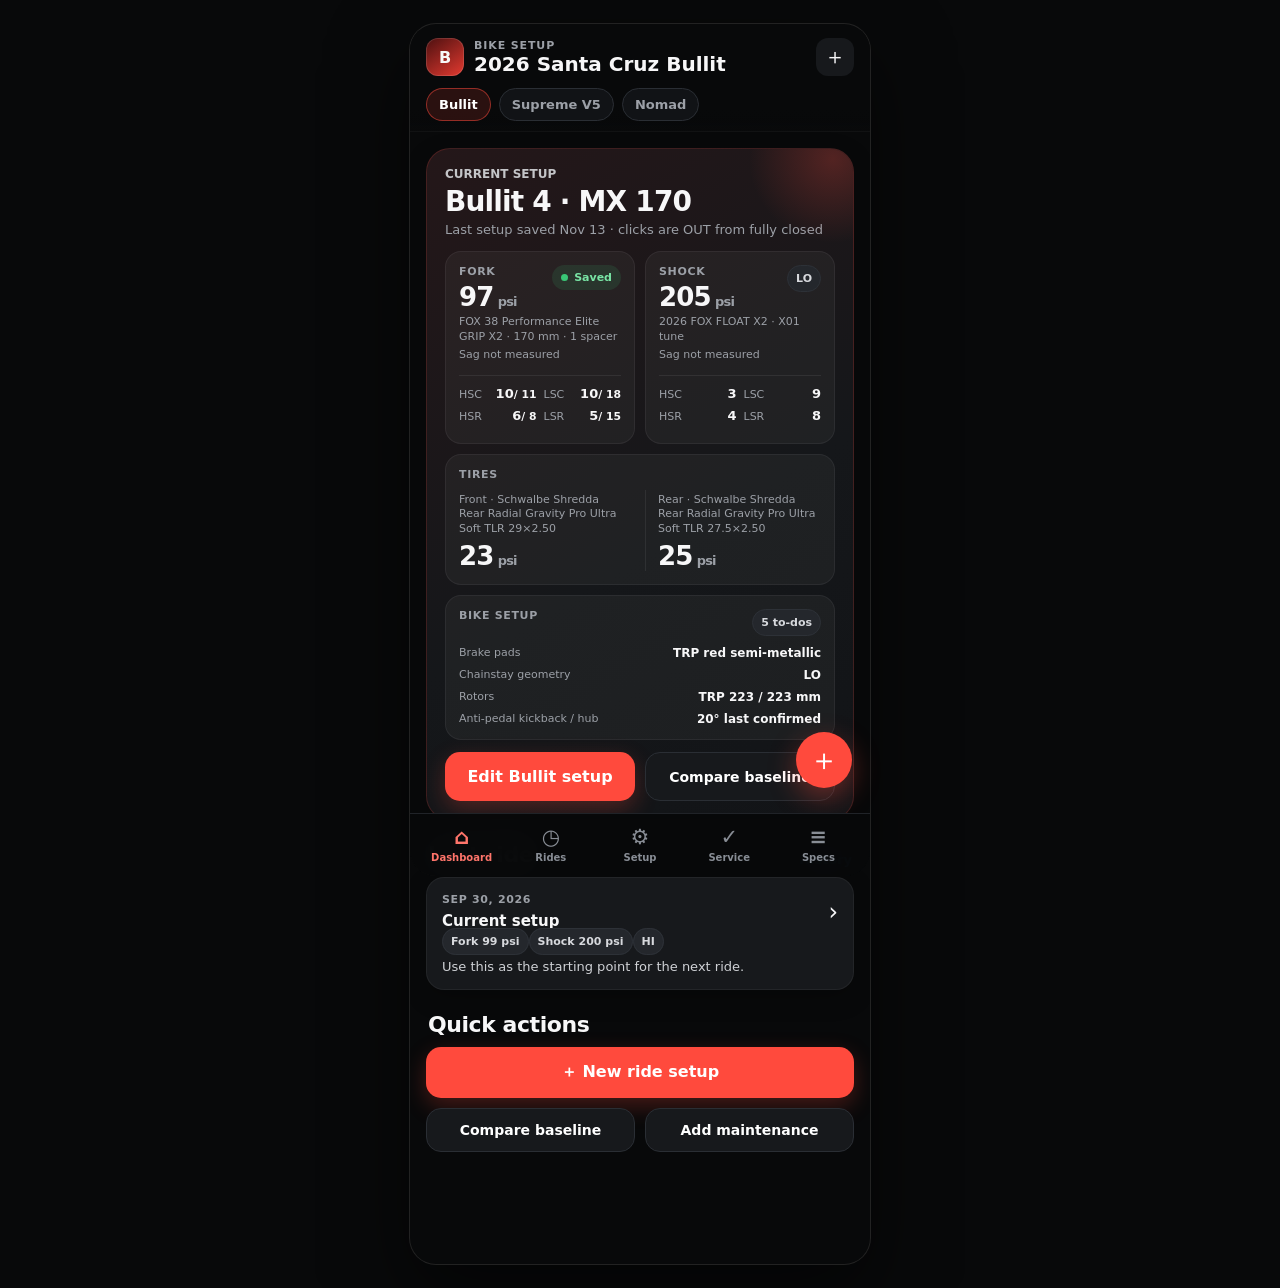
==== commit 4dea4d08: "v0.4: add air/coil components, travel, sag, brake and geometry inputs" ====
--- a/index.html
+++ b/index.html
@@ -547,9 +547,26 @@
       <div class="field"><label>Front tire model</label><input type="text" id="frontTireModel" /></div>
        <div class="field"><label>Rear tire model</label><input type="text" id="rearTireModel" /></div>
        <div class="field"><label>Fork PSI</label><div class="stepper" data-target="forkPsi" data-step="1"><button>-</button><div class="stepvalue"><span id="forkPsi">99</span> <small>psi</small></div><button>+</button></div></div>
-      <div class="field"><label>Shock PSI</label><div class="stepper" data-target="shockPsi" data-step="1"><button>-</button><div class="stepvalue"><span id="shockPsi">200</span> <small>psi</small></div><button>+</button></div></div>
-    </div>
-
+      <div class="field" id="shockPsiField"><label>Shock PSI</label><div class="stepper" data-target="shockPsi" data-step="1"><button>-</button><div class="stepvalue"><span id="shockPsi">200</span> <small>psi</small></div><button>+</button></div></div>
+    </div>
+
+    <div class="fieldgrid">
+      <div class="field"><label>Fork model</label><input type="text" id="forkModel" /></div>
+      <div class="field"><label>Rear shock model</label><input type="text" id="shockModel" /></div>
+    </div>
+    <div class="fieldgrid">
+      <div class="field"><label>Fork travel (mm)</label><input type="number" min="0" step="1" id="forkTravelMm" /></div>
+      <div class="field"><label>Shock stroke (mm)</label><input type="number" min="0" step="0.5" id="shockStrokeMm" /></div>
+    </div>
+    <div class="fieldgrid">
+      <div class="field"><label>Rear shock type</label><select id="shockType"><option value="air">Air</option><option value="coil">Coil</option></select></div>
+      <div class="field" id="shockSpringField" style="display:none"><label>Spring (lb/in)</label><input type="number" min="0" step="25" id="shockSpringRate" /></div>
+    </div>
+    <div class="field" id="shockHboField" style="display:none"><label>Hydraulic bottom-out (clicks OUT)</label><input type="number" min="0" step="1" id="shockHbo" /></div>
+    <div class="fieldgrid">
+      <div class="field"><label>Brake pads</label><input type="text" id="brakePads" /></div>
+      <div class="field"><label>Rotors</label><input type="text" id="rotorSpecs" /></div>
+    </div>
     <div class="fieldgrid">
       <div class="field"><label>Fork sag (mm)</label><input type="number" min="0" max="170" step="0.5" inputmode="decimal" id="forkSagMm" placeholder="Not measured" /><div class="data-note">170 mm travel · <strong id="forkSagPct">—</strong> sag</div></div>
       <div class="field"><label>Shock sag (mm)</label><input type="number" min="0" max="65" step="0.5" inputmode="decimal" id="shockSagMm" placeholder="Recheck (was 19 mm)" /><div class="data-note">65 mm stroke · <strong id="shockSagPct">—</strong> sag</div></div>
@@ -572,9 +589,13 @@
       </div>
     </div>
 
-    <div class="fieldgrid">
+    <div class="fieldgrid" id="bullitFlipFields">
       <div class="field"><label>Chainstay geometry</label><div class="seg"><button class="geometry" data-mode="HI">HI</button><button class="geometry active" data-mode="LO">LO</button></div></div>
       <div class="field"><label>Shock progression</label><div class="seg"><button class="progression" data-mode="HI">HI</button><button class="progression active" data-mode="LO">LO</button></div></div>
+    </div>
+    <div class="fieldgrid" id="nonBullitFlipFields" style="display:none">
+      <div class="field"><label>Geometry</label><input type="text" id="geometryText" placeholder="HIGH" /></div>
+      <div class="field"><label>Progression</label><input type="text" id="progressionText" placeholder="LINEAR" /></div>
     </div>
     <div class="field"><label>Before-ride note</label><textarea id="rideNotes" placeholder="What are you testing or changing on this ride?"></textarea></div>
 
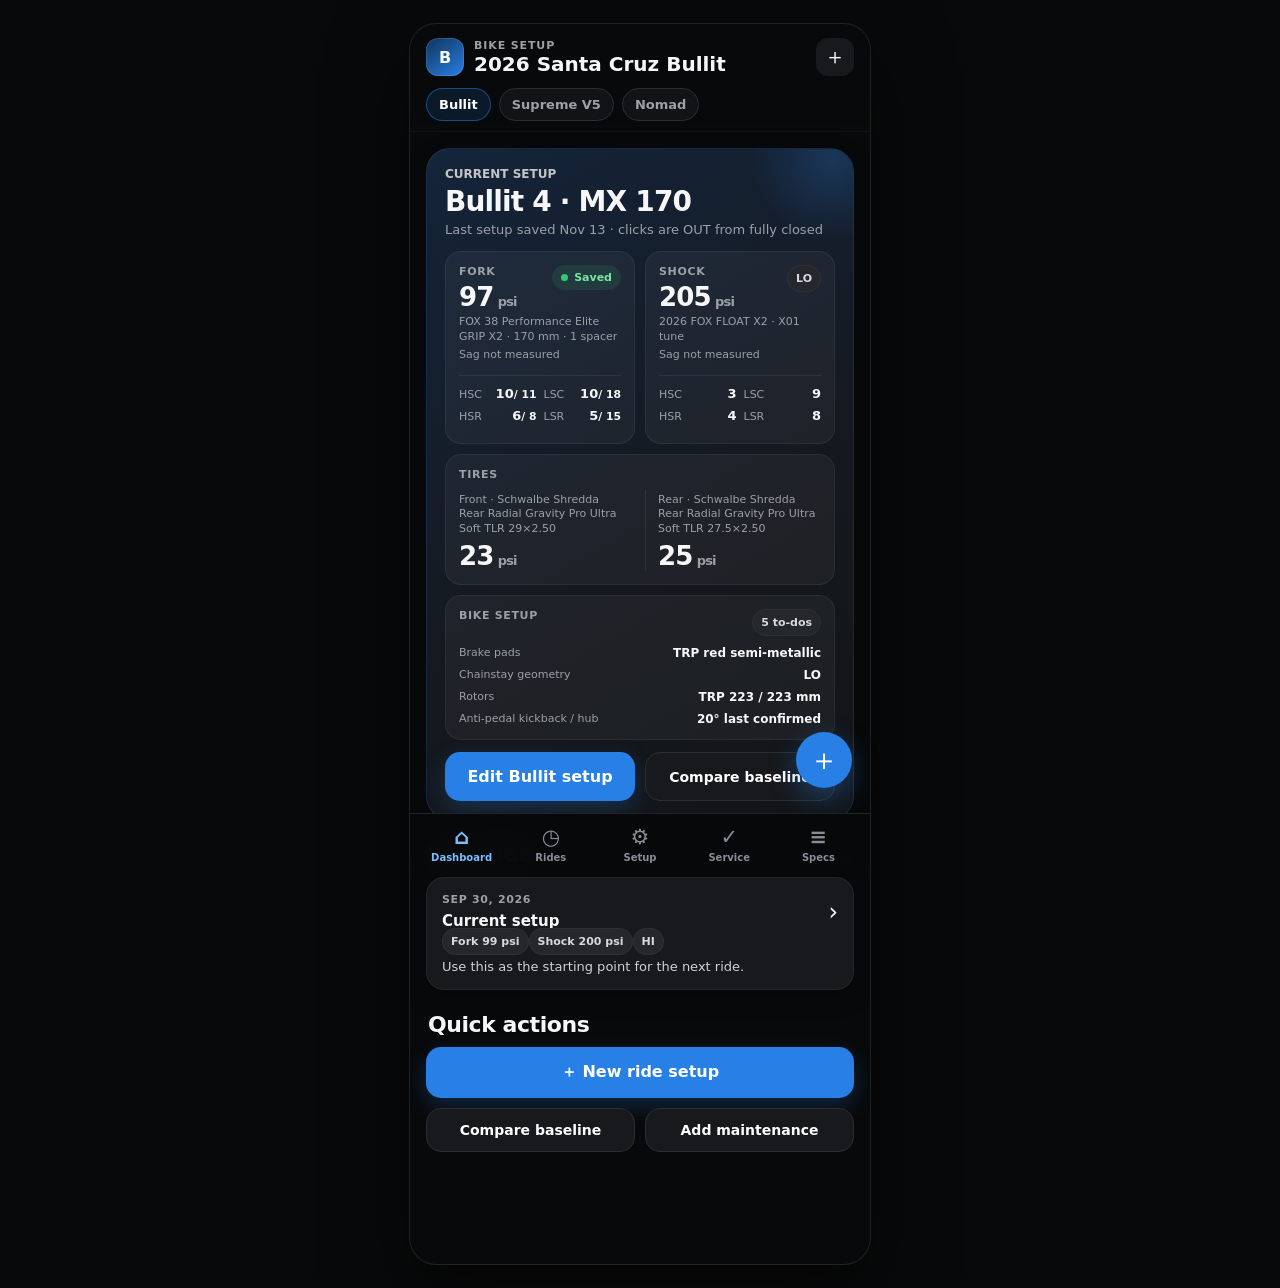
==== commit aa102a3b: "Change Bike Workshop accents from red to blue: index.html" ====
--- a/index.html
+++ b/index.html
@@ -19,8 +19,8 @@
     --text:#f7f7f8;
     --muted:#9ca0a7;
     --faint:#656a72;
-    --accent:#ff4a3d;
-    --accent2:#ff756b;
+    --accent:#287fe6;
+    --accent2:#7cbcff;
     --good:#39c776;
     --warn:#ffb340;
     --blue:#3aa4ff;
@@ -37,7 +37,7 @@
   header{position:sticky;top:0;z-index:50;background:linear-gradient(180deg,#08090a 78%,rgba(8,9,10,.92));padding:8px 16px 10px;border-bottom:1px solid rgba(255,255,255,.035)}
   .topline{display:flex;align-items:center;justify-content:space-between;gap:12px}
   .brand{display:flex;align-items:center;gap:10px;min-width:0}
-  .bike-dot{width:38px;height:38px;border-radius:12px;background:linear-gradient(145deg,#4d1010,#e33a30);box-shadow:inset 0 0 0 1px rgba(255,255,255,.12);display:grid;place-items:center;font-weight:900}
+  .bike-dot{width:38px;height:38px;border-radius:12px;background:linear-gradient(145deg,#10345b,#287fe6);box-shadow:inset 0 0 0 1px rgba(255,255,255,.12);display:grid;place-items:center;font-weight:900}
   .titlewrap{min-width:0}
   .eyebrow{font-size:11px;color:var(--muted);font-weight:700;letter-spacing:.08em;text-transform:uppercase}
   .title{font-size:20px;font-weight:800;white-space:nowrap;overflow:hidden;text-overflow:ellipsis}
@@ -45,14 +45,14 @@
   .bike-tabs{display:flex;gap:8px;margin-top:12px;overflow:auto;scrollbar-width:none}
   .bike-tabs::-webkit-scrollbar{display:none}
   .bike-tab{flex:0 0 auto;border:1px solid var(--line);background:#111316;color:var(--muted);padding:8px 12px;border-radius:999px;font-size:13px;font-weight:750}
-  .bike-tab.active{background:rgba(255,74,61,.14);border-color:rgba(255,74,61,.5);color:#fff}
+  .bike-tab.active{background:rgba(40,127,230,.14);border-color:rgba(40,127,230,.5);color:#fff}
   .bike-tab.disabled{opacity:.45}
   main{padding:16px}
   .screen{display:none;animation:fade .16s ease}
   .screen.active{display:block}
   @keyframes fade{from{opacity:.7;transform:translateY(3px)}to{opacity:1;transform:none}}
-  .hero{background:linear-gradient(150deg,#241719,#15171a 58%,#121417);border:1px solid rgba(255,74,61,.18);border-radius:24px;padding:18px;box-shadow:var(--shadow);position:relative;overflow:hidden}
-  .hero:after{content:"";position:absolute;right:-70px;top:-80px;width:180px;height:180px;border-radius:50%;background:radial-gradient(circle,rgba(255,74,61,.24),rgba(255,74,61,0) 66%)}
+  .hero{background:linear-gradient(150deg,#14243a,#15191f 58%,#121417);border:1px solid rgba(40,127,230,.18);border-radius:24px;padding:18px;box-shadow:var(--shadow);position:relative;overflow:hidden}
+  .hero:after{content:"";position:absolute;right:-70px;top:-80px;width:180px;height:180px;border-radius:50%;background:radial-gradient(circle,rgba(40,127,230,.24),rgba(40,127,230,0) 66%)}
   .hero .small{font-size:12px;color:#c4c5c8;font-weight:700}
   .hero h1{font-size:28px;margin:4px 0 4px;letter-spacing:-.03em}
   .hero p{font-size:13px;color:var(--muted);margin:0}
@@ -92,7 +92,7 @@
   .mini-line strong{color:var(--text);font-size:12px}
   .status-pill{display:inline-flex;align-items:center;gap:6px;padding:6px 9px;border-radius:999px;background:rgba(57,199,118,.12);color:#79e5a5;font-weight:750;font-size:11px}
   .status-dot{width:7px;height:7px;background:var(--good);border-radius:50%}
-  .primary{width:100%;border:0;border-radius:15px;background:var(--accent);color:white;font-weight:850;padding:15px 16px;font-size:16px;box-shadow:0 8px 22px rgba(255,74,61,.25)}
+  .primary{width:100%;border:0;border-radius:15px;background:var(--accent);color:white;font-weight:850;padding:15px 16px;font-size:16px;box-shadow:0 8px 22px rgba(40,127,230,.25)}
   .secondary{width:100%;border:1px solid var(--line);border-radius:15px;background:var(--panel);color:white;font-weight:800;padding:13px 16px;font-size:14px}
   .action-grid{display:grid;grid-template-columns:1fr 1fr;gap:10px;margin-top:10px}
   .ride-card{background:var(--panel);border:1px solid rgba(255,255,255,.05);border-radius:16px;padding:14px;margin-bottom:10px}
@@ -123,12 +123,12 @@
   .compare-labels{display:grid;grid-template-columns:minmax(70px,1fr) 64px 64px 48px;gap:6px;color:var(--faint);font-size:9px;text-transform:uppercase;letter-spacing:.06em;margin-bottom:6px}
   .compare-labels span:not(:first-child){text-align:right}
   .barwrap{margin-top:9px;position:relative;height:12px;background:#0e1012;border-radius:999px;border:1px solid #2b2f34;overflow:visible}
-  .barfill{position:absolute;left:0;top:0;bottom:0;border-radius:999px;background:linear-gradient(90deg,#ff453a,#ff776f)}
+  .barfill{position:absolute;left:0;top:0;bottom:0;border-radius:999px;background:linear-gradient(90deg,#287fe6,#7cbcff)}
   .baseline{position:absolute;top:-4px;bottom:-4px;width:2px;background:#f3f3f3;border-radius:2px;opacity:.92}
-  .mine-dot{position:absolute;top:50%;width:10px;height:10px;margin-left:-5px;margin-top:-5px;border-radius:50%;background:#fff;box-shadow:0 0 0 3px rgba(255,74,61,.3)}
+  .mine-dot{position:absolute;top:50%;width:10px;height:10px;margin-left:-5px;margin-top:-5px;border-radius:50%;background:#fff;box-shadow:0 0 0 3px rgba(40,127,230,.3)}
   .row-note{font-size:11px;color:var(--muted);line-height:1.35;margin-top:8px}
   .assessment{background:linear-gradient(180deg,#17191c,#141619);border-left:3px solid var(--accent);border-radius:14px;padding:13px 14px;margin:12px 15px 15px}
-  .assessment h4{margin:0 0 9px;font-size:13px;color:#ff8b84}
+  .assessment h4{margin:0 0 9px;font-size:13px;color:#96caff}
   .assessment p{margin:6px 0;color:#cfd1d5;font-size:11px;line-height:1.45}
   .assessment b{color:white}
   .todo{display:flex;align-items:flex-start;gap:10px;padding:11px 0;border-bottom:1px solid var(--line)}
@@ -142,7 +142,7 @@
   nav button{border:0;background:none;color:#888d95;display:flex;flex-direction:column;align-items:center;gap:4px;font-size:10px;font-weight:700;padding:5px 0}
   nav .ico{font-size:21px;line-height:1}
   nav button.active{color:var(--accent2)}
-  .fab{position:fixed;right:max(18px,calc((100vw - 460px)/2 + 18px));bottom:92px;width:56px;height:56px;border-radius:50%;border:0;background:var(--accent);color:white;font-size:30px;box-shadow:0 10px 28px rgba(255,74,61,.36);z-index:60;display:grid;place-items:center}
+  .fab{position:fixed;right:max(18px,calc((100vw - 460px)/2 + 18px));bottom:92px;width:56px;height:56px;border-radius:50%;border:0;background:var(--accent);color:white;font-size:30px;box-shadow:0 10px 28px rgba(40,127,230,.36);z-index:60;display:grid;place-items:center}
   .modal-back{display:none;position:fixed;inset:0;z-index:100;background:rgba(0,0,0,.62);backdrop-filter:blur(6px);align-items:flex-end;justify-content:center}
   .modal-back.open{display:flex}
   .sheet{width:min(460px,100%);max-height:90vh;overflow:auto;background:#111317;border-radius:24px 24px 0 0;border-top:1px solid #343840;padding:12px 16px calc(20px + env(safe-area-inset-bottom));box-shadow:0 -18px 50px rgba(0,0,0,.5)}
@@ -285,8 +285,15 @@
       <div class="setup-head">
         <div><h2>Suspension</h2><p>Current vs manufacturer starting point</p></div>
       </div>
-      <div class="seg" id="baselineSelector" style="margin-bottom:10px"><button class="baseline-btn active" data-baseline="sc">Santa Cruz · 185 lb</button><button class="baseline-btn" data-baseline="fox">FOX manual</button></div>
+      <div class="seg" id="baselineSelector" style="margin-bottom:10px"><button class="baseline-btn active" data-baseline="sc" id="baselineBrandLabel">Santa Cruz · 185 lb</button><button class="baseline-btn" data-baseline="fox" id="baselineManualLabel">FOX manual</button></div>
        <div class="data-note" id="suspensionReference" style="margin-bottom:14px"></div>
+       <div class="tiny" id="supremeSourceLinks" style="display:none;margin-bottom:14px">
+         References: <a href="https://www.commencal.com/en/frame-settings-supreme-dh-v5.html" target="_blank" rel="noopener noreferrer">Commencal Supreme DH V5 guide</a> ·
+         <a href="https://tech.ridefox.com/bike/owners-manuals/3102/fork--2026-40mm" target="_blank" rel="noopener noreferrer">FOX 2026 40 GRIP X2</a> ·
+         <a href="https://tech.ridefox.com/bike/owners-manuals/3167/fork--2027-40mm" target="_blank" rel="noopener noreferrer">FOX 2027 40 GRIP X2</a> ·
+         <a href="https://www.sram.com/en/rockshox/models/rs-vivc-udh-c1" target="_blank" rel="noopener noreferrer">RockShox Vivid Coil Ultimate DH</a>.
+         RockShox compression-adjuster reference may differ from Commencal's click counting; verify on hardware before translating numeric offsets.
+       </div>
 
       <div class="component-card" id="forkCard">
         <div class="component-header"><div><div class="name">Fork</div><div class="desc" id="setupForkDesc">FOX 38 · GRIP X2 · 170 mm</div></div><div class="status-pill"><span class="status-dot"></span>Current</div></div>
@@ -329,7 +336,7 @@
         <div class="mini-list">
           <div class="mini-line"><span>Storage</span><strong>Local on this iPhone</strong></div>
           <div class="mini-line"><span>Offline</span><strong>Yes after first load</strong></div>
-          <div class="mini-line"><span>Version</span><strong>0.4 PWA</strong></div>
+          <div class="mini-line"><span>Version</span><strong>0.4.5 PWA</strong></div>
         </div>
         <div class="action-grid" style="margin-top:14px">
           <button class="secondary" id="exportBtn">Export backup</button>
@@ -558,6 +565,7 @@
       <div class="field"><label>Fork travel (mm)</label><input type="number" min="0" step="1" id="forkTravelMm" /></div>
       <div class="field"><label>Shock stroke (mm)</label><input type="number" min="0" step="0.5" id="shockStrokeMm" /></div>
     </div>
+    <div class="field"><label>Fork volume spacers / tokens</label><input type="number" min="0" step="1" id="spacersInput" /></div>
     <div class="fieldgrid">
       <div class="field"><label>Rear shock type</label><select id="shockType"><option value="air">Air</option><option value="coil">Coil</option></select></div>
       <div class="field" id="shockSpringField" style="display:none"><label>Spring (lb/in)</label><input type="number" min="0" step="25" id="shockSpringRate" /></div>
@@ -568,8 +576,8 @@
       <div class="field"><label>Rotors</label><input type="text" id="rotorSpecs" /></div>
     </div>
     <div class="fieldgrid">
-      <div class="field"><label>Fork sag (mm)</label><input type="number" min="0" max="170" step="0.5" inputmode="decimal" id="forkSagMm" placeholder="Not measured" /><div class="data-note">170 mm travel · <strong id="forkSagPct">—</strong> sag</div></div>
-      <div class="field"><label>Shock sag (mm)</label><input type="number" min="0" max="65" step="0.5" inputmode="decimal" id="shockSagMm" placeholder="Recheck (was 19 mm)" /><div class="data-note">65 mm stroke · <strong id="shockSagPct">—</strong> sag</div></div>
+      <div class="field"><label>Fork sag (mm)</label><input type="number" min="0" max="170" step="0.5" inputmode="decimal" id="forkSagMm" placeholder="Not measured" /><div class="data-note"><span id="forkTravelNote">170</span> mm travel · <strong id="forkSagPct">—</strong> sag</div></div>
+      <div class="field"><label>Shock sag (mm)</label><input type="number" min="0" max="65" step="0.5" inputmode="decimal" id="shockSagMm" placeholder="Recheck (was 19 mm)" /><div class="data-note"><span id="shockStrokeNote">65</span> mm stroke · <strong id="shockSagPct">—</strong> sag</div></div>
     </div>
     <div class="field"><label>Fork damping · clicks OUT from closed</label>
       <div class="fieldgrid">
@@ -581,10 +589,11 @@
     </div>
 
     <div class="field"><label>Shock damping · clicks OUT from closed</label>
+      <div class="data-note" id="shockAdjusterNote" style="display:none">RockShox Vivid Ultimate DH has ONE rebound knob (LSR). On C1 models, HSC/LSC use a CENTER 0 reference, unlike FOX clicks-out. The saved numbers reproduce your notes; confirm your exact shock revision before adjusting.</div>
       <div class="fieldgrid">
         <div class="stepper" data-target="shockHsc" data-step="1"><button>-</button><div class="stepvalue">HSC <span id="shockHsc">4</span></div><button>+</button></div>
         <div class="stepper" data-target="shockLsc" data-step="1"><button>-</button><div class="stepvalue">LSC <span id="shockLsc">5</span></div><button>+</button></div>
-        <div class="stepper" data-target="shockHsr" data-step="1"><button>-</button><div class="stepvalue">HSR <span id="shockHsr">3</span></div><button>+</button></div>
+        <div class="stepper" id="shockHsrEditor" data-target="shockHsr" data-step="1"><button>-</button><div class="stepvalue">HSR <span id="shockHsr">3</span></div><button>+</button></div>
         <div class="stepper" data-target="shockLsr" data-step="1"><button>-</button><div class="stepvalue">LSR <span id="shockLsr">11</span></div><button>+</button></div>
       </div>
     </div>
@@ -633,7 +642,7 @@
   </div>
 </div>
 
-<script src="app.js?v=0.4.0"></script>
+<script src="app.js?v=0.4.5"></script>
 
 </body>
 </html>
